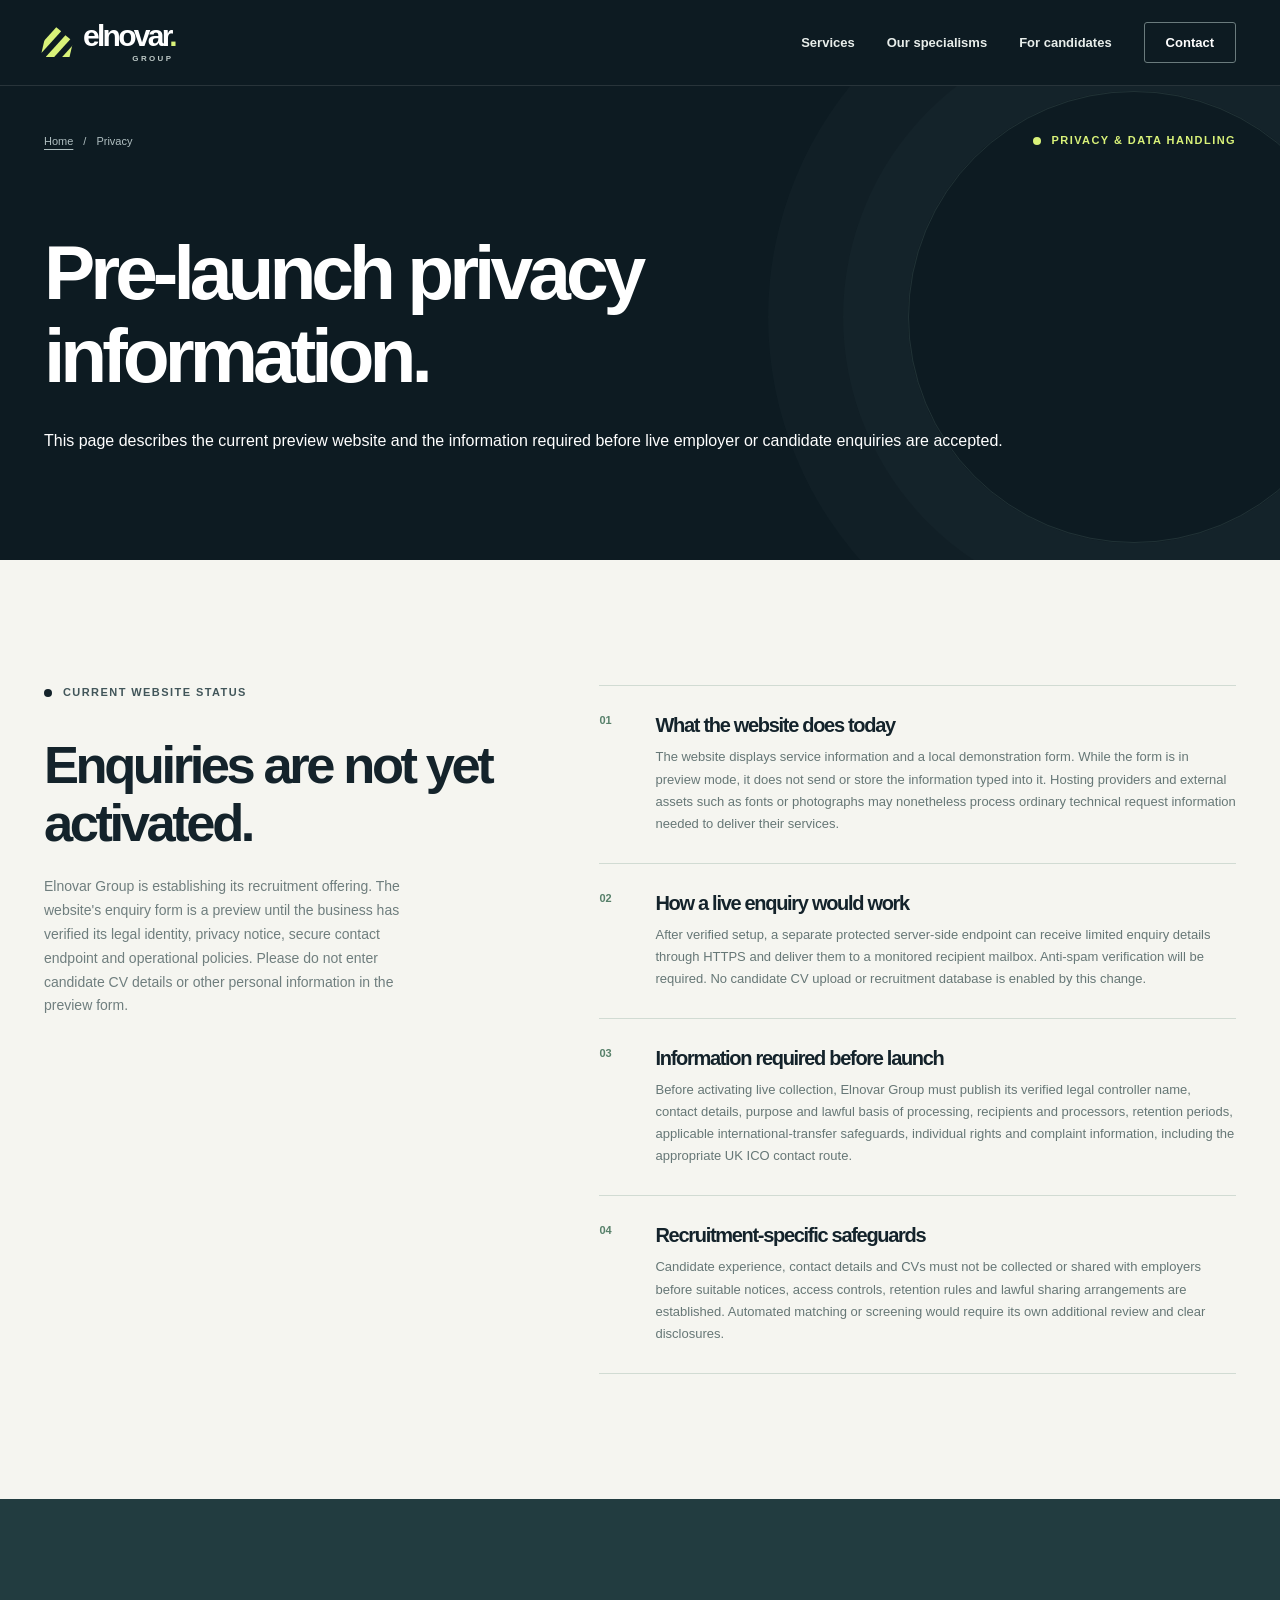
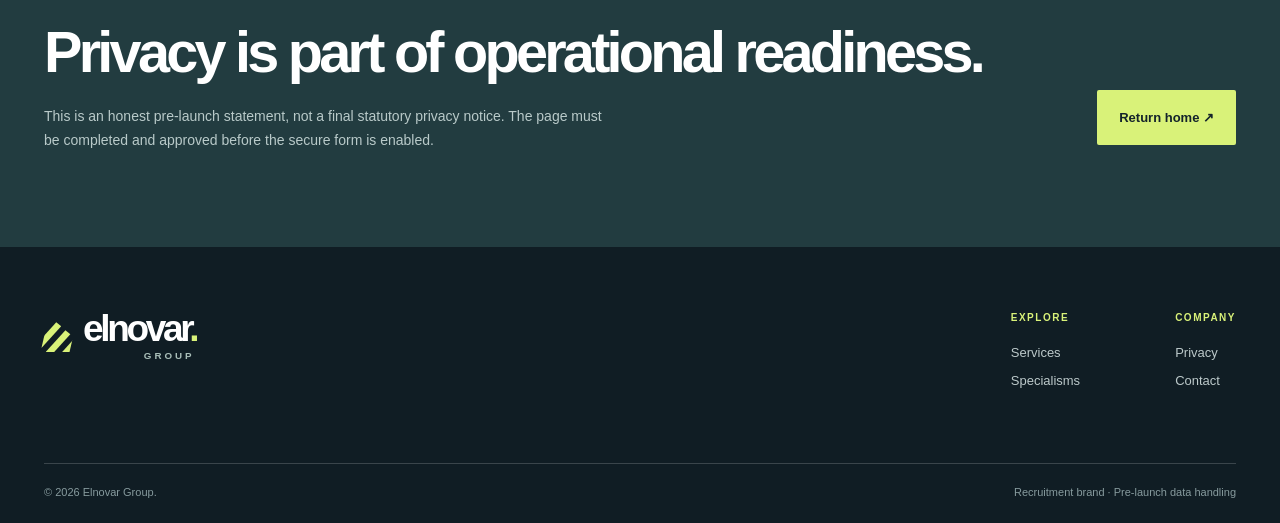
==== privacy/index.html @ 63d6ea09 "Add transparent pre-launch privacy page ahead of gated enquiry backend" ====
<!doctype html>
<html lang="en-GB">
<head>
<meta charset="utf-8"><meta name="viewport" content="width=device-width,initial-scale=1">
<title>Pre-Launch Privacy &amp; Data Handling | Elnovar Group</title>
<meta name="description" content="Elnovar Group's pre-launch data-handling information and the safeguards required before employer and candidate enquiries are enabled.">
<meta name="robots" content="noindex,follow">
<link rel="canonical" href="https://elnovargroup.co.uk/privacy/"><meta property="og:type" content="website"><meta property="og:title" content="Pre-Launch Privacy & Data Handling | Elnovar Group"><meta property="og:url" content="https://elnovargroup.co.uk/privacy/">
<link rel="icon" href="/favicon.svg" type="image/svg+xml"><link rel="stylesheet" href="/styles.css"><script defer src="/script.js"></script>
</head>
<body>
<a class="skip-link" href="#main">Skip to content</a>
<header class="site-header" id="top"><div class="container header-inner"><a class="brand" href="/" aria-label="Elnovar Group home"><span class="brand-mark" aria-hidden="true"><i></i><i></i><i></i></span><span class="brand-wordmark"><span class="brand-primary">elnovar<span class="brand-dot">.</span></span><span class="brand-qualifier">GROUP</span></span></a><button class="menu-toggle" aria-label="Open menu" aria-expanded="false" aria-controls="primary-nav" type="button"><span></span><span></span><span></span></button><nav id="primary-nav" class="primary-nav" aria-label="Main navigation"><a href="/services/">Services</a><a href="/#industries">Our specialisms</a><a href="/#candidates">For candidates</a><a class="nav-cta" href="/#contact">Contact</a></nav></div></header>
<main id="main">
<section class="subhero"><div class="container"><div class="subhero-top"><nav class="breadcrumbs" aria-label="Breadcrumb"><a href="/">Home</a><span aria-hidden="true"> / </span><span aria-current="page">Privacy</span></nav><p class="section-label light-label"><span class="label-disc"></span> PRIVACY &amp; DATA HANDLING</p></div><h1>Pre-launch privacy information.</h1><p>This page describes the current preview website and the information required before live employer or candidate enquiries are accepted.</p></div></section>
<section class="detail-intro section-pad"><div class="container detail-layout"><div><p class="section-label"><span class="label-disc"></span> CURRENT WEBSITE STATUS</p><h2>Enquiries are not yet activated.</h2><p class="detail-intro-note">Elnovar Group is establishing its recruitment offering. The website's enquiry form is a preview until the business has verified its legal identity, privacy notice, secure contact endpoint and operational policies. Please do not enter candidate CV details or other personal information in the preview form.</p></div><div class="detail-articles">
<article class="detail-article"><span class="detail-counter">01</span><div><h3>What the website does today</h3><p>The website displays service information and a local demonstration form. While the form is in preview mode, it does not send or store the information typed into it. Hosting providers and external assets such as fonts or photographs may nonetheless process ordinary technical request information needed to deliver their services.</p></div></article>
<article class="detail-article"><span class="detail-counter">02</span><div><h3>How a live enquiry would work</h3><p>After verified setup, a separate protected server-side endpoint can receive limited enquiry details through HTTPS and deliver them to a monitored recipient mailbox. Anti-spam verification will be required. No candidate CV upload or recruitment database is enabled by this change.</p></div></article>
<article class="detail-article"><span class="detail-counter">03</span><div><h3>Information required before launch</h3><p>Before activating live collection, Elnovar Group must publish its verified legal controller name, contact details, purpose and lawful basis of processing, recipients and processors, retention periods, applicable international-transfer safeguards, individual rights and complaint information, including the appropriate UK ICO contact route.</p></div></article>
<article class="detail-article"><span class="detail-counter">04</span><div><h3>Recruitment-specific safeguards</h3><p>Candidate experience, contact details and CVs must not be collected or shared with employers before suitable notices, access controls, retention rules and lawful sharing arrangements are established. Automated matching or screening would require its own additional review and clear disclosures.</p></div></article>
</div></div></section>
<section class="service-cta"><div class="container service-cta-inner"><div><h2>Privacy is part of operational readiness.</h2><p>This is an honest pre-launch statement, not a final statutory privacy notice. The page must be completed and approved before the secure form is enabled.</p></div><a class="button button-lime" href="/">Return home ↗</a></div></section>
</main><footer class="site-footer"><div class="container footer-main"><div><a class="brand footer-brand" href="/" aria-label="Elnovar Group home"><span class="brand-mark" aria-hidden="true"><i></i><i></i><i></i></span><span class="brand-wordmark"><span class="brand-primary">elnovar<span class="brand-dot">.</span></span><span class="brand-qualifier">GROUP</span></span></a></div><div class="footer-links"><div><span>EXPLORE</span><a href="/services/">Services</a><a href="/#industries">Specialisms</a></div><div><span>COMPANY</span><a href="/privacy/">Privacy</a><a href="/#contact">Contact</a></div></div></div><div class="container footer-bottom"><span>© <span id="year">2026</span> Elnovar Group.</span><span>Recruitment brand · Pre-launch data handling</span></div></footer>
</body></html>
---- styles.css ----
:root{--ink:#14232b;--deep:#0d1b22;--deep-2:#172b32;--lime:#d9f279;--chalk:#f5f5f0;--white:#fff;--muted:#6c7a7f;--line:#d9ddd9;--font:'Manrope','DM Sans',sans-serif}
*{box-sizing:border-box}html{scroll-behavior:smooth;scroll-padding-top:85px}body{margin:0;background:var(--chalk);color:var(--ink);font-family:'DM Sans',sans-serif;-webkit-font-smoothing:antialiased}a{color:inherit;text-decoration:none}button,input,textarea{font:inherit}button{cursor:pointer}img{max-width:100%}h1,h2,h3,p{margin-top:0}h1,h2,h3{font-family:var(--font);letter-spacing:-.065em}h2{font-size:clamp(2.55rem,5vw,5.35rem);line-height:1.11;font-weight:650}p{line-height:1.7}.container{width:min(1240px,calc(100% - 88px));margin-inline:auto}.section-pad{padding:125px 0}.skip-link{position:absolute;top:-70px;left:8px;background:var(--lime);padding:12px;z-index:99}.skip-link:focus{top:8px}.site-header{height:86px;background:var(--deep);color:white;position:relative;z-index:20;border-bottom:1px solid #ffffff1c}.header-inner{display:flex;justify-content:space-between;align-items:center;height:100%}.brand{display:inline-flex;align-items:center;gap:10px;font-family:var(--font);font-weight:800;letter-spacing:-.09em;font-size:30px;line-height:1}.brand-dot{color:var(--lime)}.brand-mark{width:29px;height:30px;display:inline-block;position:relative;overflow:hidden;transform:skewX(-13deg)}.brand-mark i{display:block;position:absolute;width:7px;height:26px;background:var(--lime);transform:rotate(34deg);top:0}.brand-mark i:nth-child(1){left:1px}.brand-mark i:nth-child(2){left:12px;top:8px}.brand-mark i:nth-child(3){left:23px;top:16px}.primary-nav{display:flex;gap:32px;align-items:center}.primary-nav>a{font-size:13px;font-weight:600;color:#e8eeeb;transition:color .2s}.primary-nav>a:hover{color:var(--lime)}.primary-nav .nav-cta{border:1px solid #6a7b7d;padding:12px 21px;border-radius:3px;color:white}.nav-cta span{margin-left:15px;color:var(--lime)}.menu-toggle{display:none}.hero{min-height:696px;background:var(--deep);color:white;position:relative;overflow:hidden}.hero-grid{position:absolute;inset:0;pointer-events:none;opacity:.38;background-image:linear-gradient(to right,transparent calc(100% - 1px),#ffffff0b 1px);background-size:calc(100%/7) 100%}.hero-inner{display:grid;grid-template-columns:1.18fr .82fr;min-height:650px;align-items:center;gap:42px;padding-top:15px;padding-bottom:85px;position:relative}.hero-content{position:relative;z-index:2;padding-top:9px}.eyebrow,.section-label{font-weight:700;font-size:11px;letter-spacing:.13em;line-height:1.4}.hero-eyebrow{color:var(--lime);display:flex;align-items:center;gap:12px;margin-bottom:29px}.eyebrow-line{display:block;width:33px;height:1px;background:var(--lime)}h1{font-size:clamp(3.9rem,6.25vw,7rem);font-weight:680;line-height:1.04;margin-bottom:27px;max-width:800px;white-space:nowrap}h1 em,.approach h2 em,.contact-text h2 em{font-weight:500;font-style:normal;color:var(--lime)}.accent-period{color:var(--lime)}.hero-description{color:#bac7c8;font-size:16px;max-width:475px;line-height:1.82}.hero-actions{display:flex;align-items:center;gap:32px;margin-top:36px}.button{display:inline-flex;align-items:center;justify-content:space-between;gap:28px;border:1px solid transparent;min-height:55px;padding:16px 21px;border-radius:2px;font-size:13px;font-weight:700;transition:transform .2s,background .2s}.button:hover{transform:translateY(-2px)}.button span{font-size:18px}.button-lime{background:var(--lime);color:var(--ink)}.button-lime:hover{background:#e8fba5}.text-link{display:inline-flex;align-items:center;gap:21px;font-size:13px;font-weight:700;border-bottom:1px solid currentColor;padding-bottom:7px}.text-link span{font-size:18px}.light-link{color:white}.dark-link{color:var(--ink)}.hero-bottom{display:flex;align-items:center;gap:15px;color:#a9bbbe;font-size:10px;font-weight:700;letter-spacing:.13em;margin-top:90px}.hero-rule{height:1px;width:26px;background:var(--lime)}.hero-visual{position:relative;height:550px;display:flex;align-items:center;justify-content:center}.hero-image-frame{width:86%;height:475px;position:relative;transform:rotate(3deg);overflow:hidden;box-shadow:0 20px 80px #00000024}.hero-image{position:absolute;inset:0;background-image:url('https://images.unsplash.com/photo-1521737711867-e3b97375f902?auto=format&fit=crop&w=1100&q=85');background-position:center;background-size:cover;filter:saturate(.72) contrast(.92)}.image-shade{position:absolute;inset:0;background:linear-gradient(0deg,#08171cc9,transparent 39%)}.image-caption{position:absolute;bottom:19px;left:22px;right:22px;display:flex;justify-content:space-between;font-size:9px;letter-spacing:.12em;font-weight:800;color:white}.visual-orbit{position:absolute;border:1px solid #49626080;border-radius:50%;width:590px;height:590px}.orbit-one{transform:scale(.89) rotate(20deg)}.orbit-two{transform:scale(1.08)}.floating-card{position:absolute;bottom:66px;left:-42px;display:flex;align-items:center;gap:14px;background:var(--lime);color:var(--deep);padding:21px 25px;box-shadow:0 18px 45px #0005;transform:rotate(-4deg)}.floating-icon{font-size:33px;font-weight:600}.floating-card small{display:block;font-size:9px;letter-spacing:.12em;margin-bottom:4px;font-weight:800}.floating-card strong{font-family:var(--font);font-weight:700;font-size:18px;letter-spacing:-.035em}.corner-star{position:absolute;right:0;top:-15px;color:var(--lime);font-size:93px;line-height:1}.hero-marquee{position:absolute;bottom:0;left:0;width:100%;height:52px;background:var(--lime);color:var(--deep);overflow:hidden;display:flex;align-items:center}.hero-marquee div{white-space:nowrap;min-width:max-content;animation:slide 45s linear infinite;font:800 12px var(--font);letter-spacing:.16em}.hero-marquee span{padding:0 36px;font-size:19px}@keyframes slide{to{transform:translateX(-32%)}}.section-label{display:flex;align-items:center;gap:11px;color:#42565a;margin:0;min-width:max-content}.label-disc{height:8px;width:8px;background:var(--ink);display:inline-block;border-radius:50%}.intro-layout{display:grid;grid-template-columns:230px 1fr;gap:55px}.intro h2{margin-bottom:42px}.intro h2 span,.specialisms h2 span,.audiences h2 span{color:#899497}.intro-columns{display:grid;grid-template-columns:1fr 1fr;gap:36px;max-width:870px}.intro-columns p{font-size:15px;color:#657276;line-height:1.8}.intro-columns p:first-child{color:var(--ink);font-weight:600}.intro .dark-link{margin-top:25px}.specialisms{background:#e9edeb}.section-top{display:flex;align-items:center;justify-content:space-between;margin-bottom:37px}.section-kicker{font-size:10px;letter-spacing:.12em;font-weight:800;color:#7c8d8d;margin:0}.heading-row{display:flex;align-items:end;justify-content:space-between;gap:60px;margin-bottom:44px}.heading-row h2{margin-bottom:0}.heading-row>p{max-width:290px;margin-bottom:7px;color:#6c7b7c;font-size:14px}.sector-grid{display:grid;grid-template-columns:repeat(3,1fr);gap:14px}.sector-card{height:450px;position:relative;overflow:hidden;background:#253f41;color:white}.sector-photo,.sector-overlay{position:absolute;inset:0}.sector-photo{background-size:cover;background-position:center;transition:transform .5s}.sector-card:hover .sector-photo{transform:scale(1.06)}.sector-engineering .sector-photo{background-image:url('https://images.unsplash.com/photo-1581091226825-a6a2a5aee158?auto=format&fit=crop&w=900&q=80')}.sector-logistics .sector-photo{background-image:url('https://images.unsplash.com/photo-1586528116311-ad8dd3c8310d?auto=format&fit=crop&w=900&q=80')}.sector-industrial .sector-photo{background-image:url('https://images.unsplash.com/photo-1565793298595-6ba897c2b3d4?auto=format&fit=crop&w=900&q=80')}.sector-overlay{background:linear-gradient(180deg,#07191b6b 0%,#112a2d30 35%,#09191de8 100%)}.sector-card-inner{position:absolute;inset:0;padding:27px;display:flex;flex-direction:column;justify-content:space-between}.sector-top{display:flex;align-items:center;justify-content:space-between;font-size:12px;font-weight:800}.sector-arrow{width:34px;height:34px;border:1px solid #ffffff9c;border-radius:50%;display:grid;place-items:center;font-size:17px}.sector-category{font-size:10px;color:var(--lime);font-weight:800;letter-spacing:.13em}.sector-card h3{font-size:clamp(1.7rem,2.35vw,2.4rem);font-weight:700;line-height:1.15;letter-spacing:-.055em;margin:14px 0 9px}.sector-card p{font-size:13px;line-height:1.6;color:#e3e8e7;max-width:300px;margin-bottom:0}.sector-footnote{text-align:center;font-size:13px;color:#6c7b7c;margin:31px 0 0}.sector-footnote a{font-weight:800;text-decoration:underline;text-underline-offset:5px;color:var(--ink)}.approach{background:var(--deep);color:white}.approach-grid{display:grid;grid-template-columns:.94fr 1.06fr;gap:110px}.light-label{color:var(--lime)}.light-label .label-disc{background:var(--lime)}.approach h2{margin:40px 0 29px}.approach-left>p:not(.section-label){color:#b0bfc0;font-size:15px;max-width:385px}.button-outline{color:white;border-color:#6d8384;margin-top:27px;background:transparent}.button-outline:hover{background:#ffffff15}.steps{padding-top:15px}.step{display:grid;grid-template-columns:45px 1fr 25px;gap:17px;border-bottom:1px solid #ffffff38;padding:28px 0}.step:first-child{border-top:1px solid #ffffff38}.step-number{color:var(--lime);font-size:12px;font-weight:800}.step h3{font-size:21px;letter-spacing:-.05em;margin:0 0 8px}.step p{font-size:13px;line-height:1.7;margin:0;color:#9dafb2;max-width:350px}.step-icon{color:var(--lime);font-size:20px}.audiences{background:var(--chalk)}.audiences h2{margin:0 0 43px}.audience-grid{display:grid;grid-template-columns:1fr 1fr;gap:16px}.audience-card{min-height:405px;padding:36px 39px 35px;position:relative;display:flex;align-items:flex-start;flex-direction:column;overflow:hidden}.audience-employers{background:#dce8dd}.audience-talent{background:#dbe2dc}.audience-overline{font-size:11px;font-weight:800;letter-spacing:.14em}.audience-symbol{position:absolute;right:40px;top:22px;color:#779b75;font-size:79px;font-weight:300}.audience-card h3{font-size:clamp(2rem,3vw,3.2rem);line-height:1.14;margin-top:68px;margin-bottom:15px;letter-spacing:-.06em}.audience-card>p{max-width:340px;font-size:14px;color:#607375;margin-bottom:28px}.round-link{display:flex;align-items:center;justify-content:space-between;gap:20px;font-size:13px;font-weight:800;border-top:1px solid #a8b8ae;width:100%;margin-top:auto;padding-top:21px}.round-link span{font-size:23px}.contact-section{background:#1c3036;color:white;padding:125px 0}.contact-layout{display:grid;grid-template-columns:1fr .92fr;gap:90px}.contact-text h2{margin:49px 0 25px;font-size:clamp(3rem,4.5vw,5.1rem)}.contact-text>p:not(.section-label){color:#b3c2c5;max-width:370px;font-size:15px}.contact-signoff{display:flex;gap:16px;align-items:center;margin-top:125px;color:#a8babc;font-size:11px;letter-spacing:.13em;font-weight:800}.signoff-icon{font-size:40px;color:var(--lime)}.contact-panel{background:#f3f4ef;padding:38px;color:var(--ink);align-self:start}.form-header{display:flex;justify-content:space-between;align-items:start;gap:10px}.panel-eyebrow{font-size:10px;font-weight:800;letter-spacing:.14em;color:#607577}.form-header h3{font-size:28px;letter-spacing:-.06em;margin:10px 0 22px}.form-deco{font-size:35px;color:#6d9a7b}.audience-switch{background:#e6e8e2;padding:4px;display:flex;gap:4px;margin-bottom:25px}.switch-button{border:0;padding:12px 10px;background:transparent;flex:1;color:#607174;font-weight:800;font-size:12px}.switch-button.active{background:var(--deep);color:white}.contact-panel form{display:flex;flex-direction:column}.contact-panel label{font-size:12px;font-weight:800;margin-bottom:7px}.contact-panel label span{color:#7c9060}.contact-panel input,.contact-panel textarea{width:100%;border:1px solid #cad1ca;background:white;padding:14px 15px;font-size:13px;margin-bottom:17px;border-radius:0;outline:0;color:var(--ink)}.contact-panel input:focus,.contact-panel textarea:focus{border-color:#607e6b;box-shadow:0 0 0 2px #607e6b25}.contact-panel textarea{resize:vertical;min-height:100px}.form-note{font-size:11px;color:#778485;line-height:1.6;margin-bottom:18px}.button-dark{background:var(--deep);color:white;width:100%}.button-dark:hover{background:#324f53}.form-feedback{font-size:12px;min-height:18px;margin:12px 0 0;color:#46684e}.site-footer{background:#101d24;color:white;padding:65px 0 25px}.footer-main{display:flex;justify-content:space-between;gap:40px;padding-bottom:75px}.footer-brand{font-size:37px}.footer-main>div:first-child>p{color:#9bb0b4;font-size:14px;margin-top:14px}.footer-links{display:flex;gap:95px}.footer-links>div{display:flex;flex-direction:column;gap:13px}.footer-links span{font-size:10px;font-weight:800;letter-spacing:.15em;color:var(--lime);margin-bottom:9px}.footer-links a{color:#bcc9ca;font-size:13px}.footer-links a:hover{color:var(--lime)}.footer-bottom{border-top:1px solid #ffffff2d;padding-top:22px;display:flex;justify-content:space-between;gap:20px;color:#879b9e;font-size:11px}.footer-bottom a{color:#b6c8c9}
@media(max-width:1100px){.container{width:min(100% - 55px,1240px)}.primary-nav{gap:19px}.hero-inner{grid-template-columns:1fr .75fr}.hero-visual{height:480px}.hero-image-frame{height:400px}.floating-card{left:-30px}.approach-grid{gap:65px}.contact-layout{gap:50px}h1{font-size:clamp(3.5rem,6.5vw,6rem)}}
@media(max-width:790px){.container{width:calc(100% - 38px)}.section-pad{padding:78px 0}.site-header{height:72px}.menu-toggle{display:flex;width:41px;height:41px;flex-direction:column;justify-content:center;gap:5px;background:transparent;border:1px solid #6a7b7d;padding:10px}.menu-toggle span{height:2px;background:white;width:100%}.primary-nav{display:none;position:absolute;top:72px;left:0;right:0;background:var(--deep);padding:20px;flex-direction:column;align-items:stretch;gap:0;border-top:1px solid #ffffff22;box-shadow:0 20px 30px #0003}.primary-nav.open{display:flex}.primary-nav a{padding:15px 10px;border-bottom:1px solid #ffffff18}.primary-nav .nav-cta{margin-top:12px}.hero-inner{grid-template-columns:1fr;min-height:auto;padding-top:80px;padding-bottom:75px;gap:30px}.hero-content{padding:0}.hero-description{max-width:590px}.hero-bottom{margin-top:40px}.hero-visual{height:330px;width:min(450px,90%);margin:0 auto}.hero-image-frame{width:76%;height:300px}.visual-orbit{width:350px;height:350px}.floating-card{bottom:4px;left:0;padding:14px}.floating-card strong{font-size:14px}.corner-star{font-size:60px}.intro-layout{grid-template-columns:1fr;gap:25px}.intro-columns{gap:20px}.heading-row{display:block}.heading-row p{max-width:480px}.sector-grid{grid-template-columns:1fr 1fr}.sector-card{height:390px}.sector-card:last-child{grid-column:1/-1;height:340px}.approach-grid{grid-template-columns:1fr;gap:35px}.approach h2{margin:35px 0 25px}.contact-layout{grid-template-columns:1fr;gap:45px}.contact-text h2{margin:33px 0 22px}.contact-signoff{margin-top:40px}.footer-links{gap:35px}}
@media(max-width:550px){h1{font-size:clamp(3.1rem,12vw,5rem);white-space:normal}.hero{overflow:hidden}.hero-inner{padding-top:70px}.hero-actions{flex-wrap:wrap;gap:25px}.hero-visual{height:300px}.hero-image-frame{height:260px}.section-top{align-items:flex-start;gap:20px}.section-kicker{display:none}.intro h2,.heading-row h2,.audiences h2{font-size:clamp(2.45rem,10vw,4.1rem)}.intro-columns{grid-template-columns:1fr;gap:5px}.sector-grid,.audience-grid{grid-template-columns:1fr}.sector-card,.sector-card:last-child{height:360px;grid-column:auto}.audience-card{min-height:355px;padding:28px}.audience-card h3{font-size:2.4rem}.audience-symbol{right:20px;top:14px;font-size:58px}.approach-grid{gap:25px}.steps{padding-top:5px}.contact-section{padding:80px 0}.contact-panel{padding:24px}.form-header h3{font-size:24px}.footer-main{display:block;padding-bottom:45px}.footer-links{margin-top:40px;justify-content:space-between;gap:20px}.footer-bottom{flex-wrap:wrap;font-size:10px;line-height:1.5}.hero-marquee{height:45px}.hero-marquee div{font-size:10px}.floating-card{bottom:9px}.image-caption{font-size:7px}}
@media(prefers-reduced-motion:reduce){html{scroll-behavior:auto}*{animation:none!important;transition:none!important}}


/* Services and SEO landing pages */
.primary-nav a[aria-current="page"]{color:var(--lime)}
.sector-more{display:inline-flex;align-items:center;gap:10px;font-size:11px;font-weight:800;color:var(--lime);border-bottom:1px solid #d9f27995;padding:10px 0 4px;margin-top:10px}
.home-services{background:#f5f5f0}.home-services-heading{display:flex;justify-content:space-between;align-items:end;gap:35px;margin-bottom:45px}
.home-services-heading h2{margin:0}.home-services-heading h2 span{color:#8d9a96}.home-services-heading>p{font-size:14px;color:#6a7776;max-width:340px;margin-bottom:6px}
.home-services-grid{display:grid;grid-template-columns:repeat(4,1fr);gap:11px}.home-service-card{background:#e6ebe7;min-height:300px;padding:25px;display:flex;flex-direction:column;transition:transform .2s,background .2s;border-top:3px solid #7e978a}
.home-service-card:hover,.home-service-card:focus-visible{transform:translateY(-4px);background:#dae8dc}.home-service-card:nth-child(4){border-top-color:#aab5ad;background:#edf0ec}
.service-card-index{font-size:9px;letter-spacing:.11em;font-weight:800;color:#607871;margin-bottom:40px}.home-service-card h3{font-size:23px;line-height:1.15;margin:0 0 13px}.home-service-card p{font-size:12px;color:#627676;line-height:1.65;margin:0 0 20px}.service-card-link{font-size:12px;font-weight:800;margin-top:auto}.home-service-bottom{display:flex;align-items:center;justify-content:space-between;gap:30px;border-top:1px solid #ccd6cf;padding-top:26px;margin-top:32px}.home-service-bottom p{font-size:12px;max-width:410px;color:#627676;margin:0}
.subhero{background:var(--deep);color:#fff;padding:47px 0 90px;position:relative;overflow:hidden}.subhero:before{content:'';position:absolute;right:-80px;top:5px;width:450px;height:450px;border:1px solid #78978a30;border-radius:50%;box-shadow:0 0 0 65px #77908909,0 0 0 140px #77908909;pointer-events:none}
.subhero .container{position:relative}.subhero-top{display:flex;align-items:center;justify-content:space-between;gap:30px;margin-bottom:83px}.breadcrumbs{display:flex;align-items:center;gap:10px;font-size:11px;color:#b0bfc1}.breadcrumbs a{text-decoration:underline;text-underline-offset:4px}.breadcrumbs a:hover{color:var(--lime)}
.subhero-flex{display:flex;justify-content:space-between;align-items:end;gap:55px}.subhero h1{font-size:clamp(3.2rem,6vw,6.3rem);line-height:1.08;white-space:normal;margin:0 0 30px}.subhero h1 em{color:var(--lime);font-weight:500;font-style:normal}.subhero-lead{font-size:16px;max-width:670px;color:#bac8c9;margin:0}.subhero-aside{max-width:235px;min-width:190px;border-top:1px solid #6c8380;padding-top:16px;color:#a8bbbb}.subhero-aside p{font-size:12px;line-height:1.7}.aside-symbol{color:var(--lime);font-size:35px;display:block;margin-bottom:20px}
.service-intro{background:#f5f5f0}.service-intro-layout{display:grid;grid-template-columns:1fr .78fr;gap:75px}.service-intro h2{font-size:clamp(2.6rem,4.6vw,4.8rem);margin:29px 0 0}.service-intro h2 span{color:#8b9794}.service-intro-layout>div:nth-child(2) p{font-size:14px;color:#657579}.service-intro-layout>div:nth-child(2) p:first-child{color:var(--ink);font-weight:600}.availability-key{display:flex;align-items:center;gap:20px;flex-wrap:wrap;padding-top:20px;margin-top:15px;border-top:1px solid #d4ded7}.availability-key span{font-size:10px;font-weight:700;display:flex;align-items:center;gap:7px}.key-dot{display:inline-block;width:8px;height:8px;border-radius:50%;background:#bbc6c0}.key-dot.focus{background:#3b7562}.key-dot.enquiry{background:#bcbf8c}.key-dot.roadmap{background:#97a9b3}
.services-jump{background:#e7eeea;border-block:1px solid #d0dbd3;position:sticky;top:0;z-index:12}.services-jump .container{display:flex;gap:28px;overflow-x:auto;padding-block:19px;scrollbar-width:thin}.services-jump a{font-size:11px;white-space:nowrap;font-weight:800;color:#40585a}.services-jump span{color:#638874;margin-left:4px}.services-jump a:hover{color:#0d1b22}
.offers-section{padding:92px 0;border-bottom:1px solid #d6dfd9;background:#f5f5f0;scroll-margin-top:75px}.offers-section:nth-of-type(odd){background:#eef2ee}.offer-group-heading{display:grid;grid-template-columns:230px 1fr;gap:55px;margin-bottom:35px}.offer-group-heading h2{font-size:clamp(2.4rem,4.4vw,4.1rem);margin:0 0 13px}.offer-group-heading>div:nth-child(2)>p{color:#657576;max-width:690px;font-size:14px;margin:0}
.offers-grid{display:grid;grid-template-columns:repeat(3,1fr);gap:13px}.offer-card{background:white;border:1px solid #e1e6e0;padding:25px 25px 26px;min-height:220px;display:flex;flex-direction:column}.offer-card-top{display:flex;align-items:flex-start;justify-content:space-between;gap:12px;margin-bottom:33px}.offer-card-top>span:first-child{font-size:11px;font-weight:800;color:#8b9a9d}.offer-badge{font-size:9px;letter-spacing:.025em;font-weight:800;color:#526367;background:#ecf0ed;padding:7px 9px;white-space:nowrap;border-radius:2px}.offer-badge.is-focus{color:#23523f;background:#deebe2}.offer-badge.is-roadmap{color:#536c7d;background:#e4eaf0}.offer-card h3{font-size:21px;font-weight:700;letter-spacing:-.053em;margin:0 0 9px}.offer-card p{font-size:12px;color:#617072;line-height:1.7;margin:0}.offer-learn{font-size:11px;font-weight:800;text-decoration:underline;text-underline-offset:3px;margin-top:auto;padding-top:18px}
.services-disclaimer{padding:60px 0;background:#e2e9e3}.services-disclaimer .container>div{max-width:860px;margin:auto}.services-disclaimer h2{font-size:32px;letter-spacing:-.05em;margin-bottom:15px}.services-disclaimer p{font-size:13px;color:#576b68;margin-bottom:10px}
.service-cta{background:#223c40;color:white;padding:95px 0}.service-cta-inner{display:flex;justify-content:space-between;align-items:end;gap:60px}.service-cta-inner h2{font-size:clamp(2.6rem,4.5vw,5rem);margin:27px 0 20px}.service-cta-inner p:not(.section-label){font-size:14px;color:#b9cac9;max-width:575px;margin:0}.service-cta .button{flex-shrink:0;margin-bottom:7px}
.detail-intro{background:#f5f5f0}.detail-layout{display:grid;grid-template-columns:.85fr 1.15fr;gap:85px}.detail-intro h2{font-size:clamp(2.7rem,4.1vw,4.6rem);margin:35px 0 23px}.detail-intro h2 span{color:#899794}.detail-intro-note{font-size:14px;color:#6f7e7e;max-width:360px}.detail-intro .text-link{margin-top:23px}.detail-article{display:grid;grid-template-columns:38px 1fr;gap:18px;border-top:1px solid #d1dbd3;padding:28px 0}.detail-article:last-child{border-bottom:1px solid #d1dbd3}.detail-counter{font-size:11px;color:#57806a;font-weight:800}.detail-article h3{font-size:20px;margin:0 0 9px}.detail-article p{font-size:13px;color:#667776;margin:0}
.detail-faq{background:#e9efea}.faq-layout{display:grid;grid-template-columns:.85fr 1.15fr;gap:85px}.faq-layout h2{margin:35px 0 0;font-size:clamp(2.7rem,4.3vw,4.7rem)}.faq-item{border-top:1px solid #c8d6cb;padding:21px 0}.faq-item:last-child{border-bottom:1px solid #c8d6cb}.faq-item h3{font-size:18px;margin:0 0 8px}.faq-item p{font-size:13px;color:#617171;margin:0}
.industry-section{background:#f5f5f0}.industry-role-grid{display:grid;grid-template-columns:repeat(3,1fr);gap:11px}.industry-role{background:#e6ede7;min-height:116px;padding:23px;display:flex;align-items:center;gap:15px}.industry-role span:first-child{font-size:10px;color:#73907c;font-weight:800;align-self:flex-start}.industry-role h3{font-size:18px;margin:0;letter-spacing:-.04em;flex:1}.industry-role span:last-child{font-size:18px;color:#547a68}.industry-problems{background:#e9efea}.industry-focus-grid{display:grid;grid-template-columns:repeat(3,1fr);gap:14px}.industry-focus-card{padding:30px;background:white;min-height:225px}.industry-focus-card>span{font-size:10px;letter-spacing:.12em;font-weight:800;color:#688876}.industry-focus-card h3{font-size:22px;margin:24px 0 12px}.industry-focus-card p{font-size:13px;color:#657675;margin:0}.related-services{display:flex;align-items:center;gap:25px;flex-wrap:wrap;padding-block:26px}.related-services p{margin:0;font-size:12px;color:#72817f}.related-services a{font-weight:800;text-decoration:underline;font-size:12px;text-underline-offset:4px}
:focus-visible{outline:3px solid #82ab7c;outline-offset:3px}
@media(max-width:1100px){.home-services-grid{grid-template-columns:repeat(2,1fr)}.home-service-card{min-height:250px}.offer-group-heading{grid-template-columns:175px 1fr;gap:35px}.offers-grid{grid-template-columns:repeat(2,1fr)}.subhero-aside{max-width:200px}.detail-layout,.faq-layout{gap:45px}}
@media(max-width:790px){.home-services-heading{display:block}.home-services-heading>p{margin-top:22px}.subhero{padding:35px 0 65px}.subhero-top{margin-bottom:55px}.subhero-flex{display:block}.subhero-aside{border-top:0;max-width:490px;padding-top:10px}.aside-symbol{display:none}.service-intro-layout,.offer-group-heading,.detail-layout,.faq-layout{grid-template-columns:1fr;gap:25px}.services-jump{position:static}.offer-group-heading h2{font-size:2.7rem}.industry-role-grid{grid-template-columns:repeat(2,1fr)}.industry-focus-grid{grid-template-columns:1fr}.service-cta-inner{display:block}.service-cta .button{margin-top:30px}.service-intro h2{margin-bottom:12px}}
@media(max-width:550px){.home-services-grid,.offers-grid,.industry-role-grid{grid-template-columns:1fr}.home-service-card{min-height:225px}.home-service-bottom{display:block}.home-service-bottom .button{margin-top:23px}.subhero-top{display:block}.subhero-top .section-label{margin-top:22px}.subhero h1{font-size:3.1rem}.offers-section{padding:70px 0}.service-cta{padding:70px 0}.service-cta .button{width:100%}.offer-card{min-height:190px}.detail-intro h2,.faq-layout h2{font-size:2.7rem}.industry-role{min-height:90px}.service-intro h2{font-size:2.8rem}}


/* Elnovar Group wordmark — preview on a feature branch, not deployed */
.brand-wordmark{display:inline-flex;flex-direction:column;align-items:flex-start;justify-content:center;gap:3px;min-width:0}
.brand-primary{display:block;line-height:.94}
.brand-qualifier{display:block;align-self:flex-end;margin-right:.18em;font-family:'DM Sans',Arial,sans-serif;font-weight:800;font-size:.265em;line-height:1.15;letter-spacing:.3em;color:#bfcac8}
.footer-brand .brand-qualifier{color:#a9beb8}
.brand:hover .brand-qualifier{color:var(--lime)}
@media(max-width:550px){.brand-wordmark{gap:2px}}
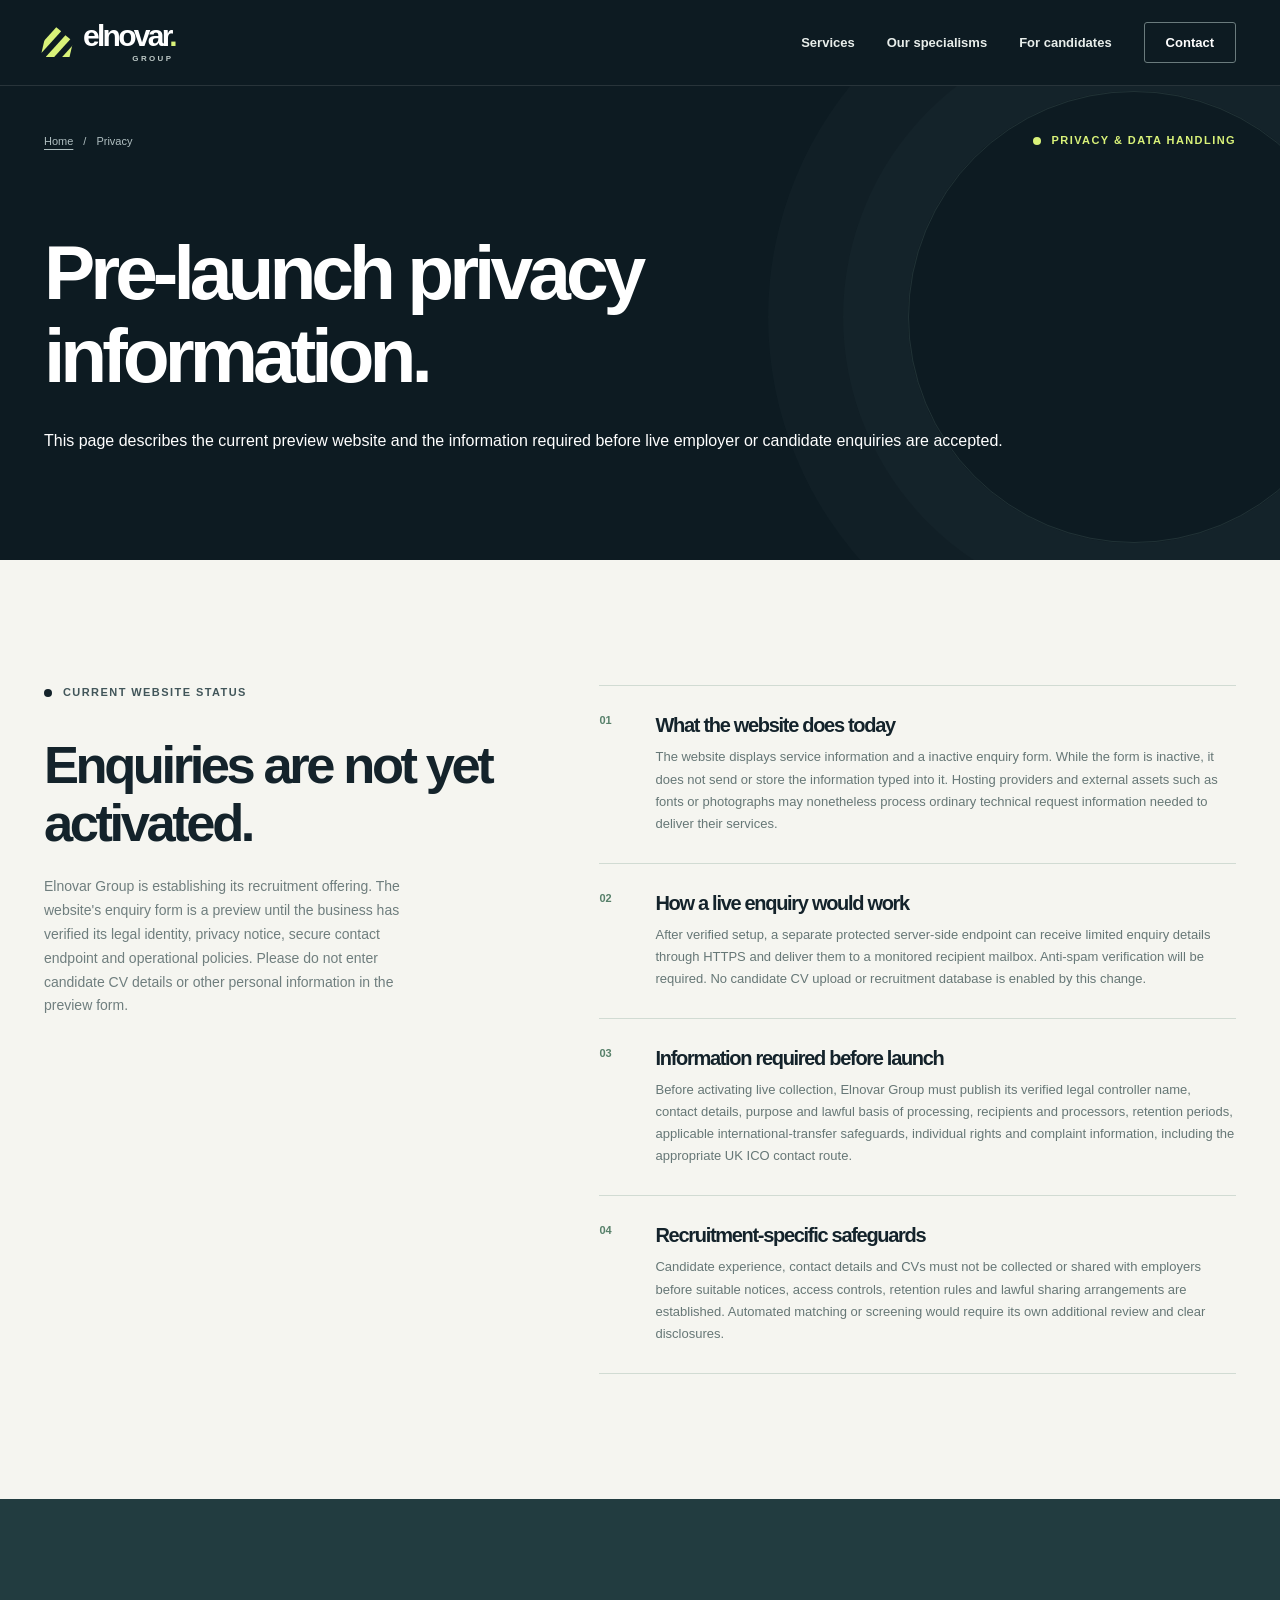
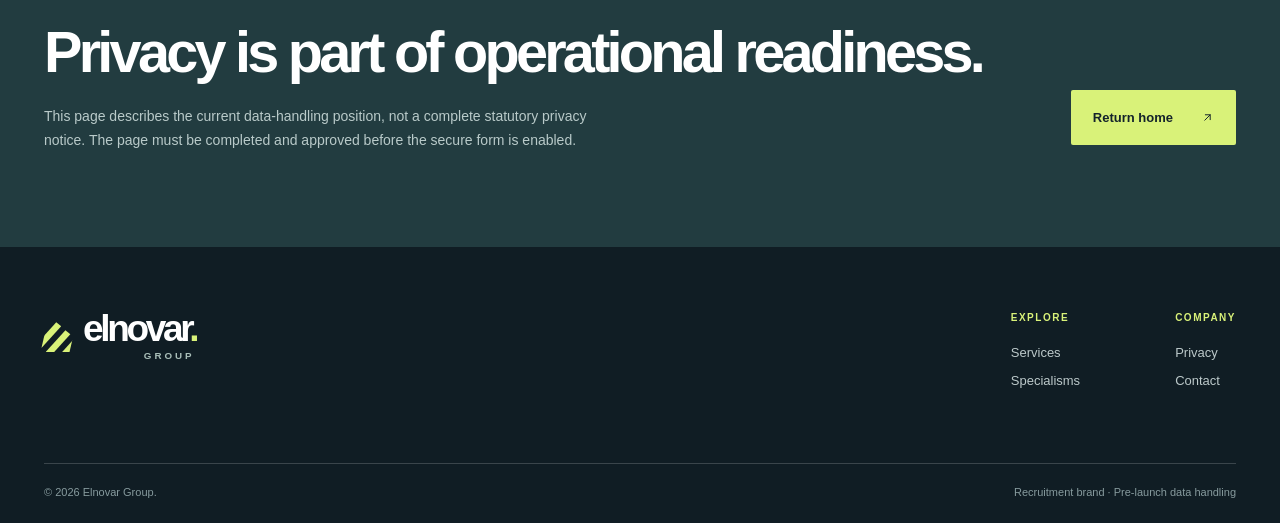
==== commit aa26ae81: "Make Elnovar interface production-facing while keeping unconfigured enquiries safely inactive" ====
--- a/privacy/index.html
+++ b/privacy/index.html
@@ -2,8 +2,8 @@
 <html lang="en-GB">
 <head>
 <meta charset="utf-8"><meta name="viewport" content="width=device-width,initial-scale=1">
-<title>Pre-Launch Privacy &amp; Data Handling | Elnovar Group</title>
-<meta name="description" content="Elnovar Group's pre-launch data-handling information and the safeguards required before employer and candidate enquiries are enabled.">
+<title>Privacy &amp; Data Handling | Elnovar Group</title>
+<meta name="description" content="Elnovar Group's website data-handling information and the safeguards required before employer and candidate enquiries are enabled.">
 <meta name="robots" content="noindex,follow">
 <link rel="canonical" href="https://elnovargroup.co.uk/privacy/"><meta property="og:type" content="website"><meta property="og:title" content="Pre-Launch Privacy & Data Handling | Elnovar Group"><meta property="og:url" content="https://elnovargroup.co.uk/privacy/">
 <link rel="icon" href="/favicon.svg" type="image/svg+xml"><link rel="stylesheet" href="/styles.css"><script defer src="/script.js"></script>
@@ -14,11 +14,11 @@
 <main id="main">
 <section class="subhero"><div class="container"><div class="subhero-top"><nav class="breadcrumbs" aria-label="Breadcrumb"><a href="/">Home</a><span aria-hidden="true"> / </span><span aria-current="page">Privacy</span></nav><p class="section-label light-label"><span class="label-disc"></span> PRIVACY &amp; DATA HANDLING</p></div><h1>Pre-launch privacy information.</h1><p>This page describes the current preview website and the information required before live employer or candidate enquiries are accepted.</p></div></section>
 <section class="detail-intro section-pad"><div class="container detail-layout"><div><p class="section-label"><span class="label-disc"></span> CURRENT WEBSITE STATUS</p><h2>Enquiries are not yet activated.</h2><p class="detail-intro-note">Elnovar Group is establishing its recruitment offering. The website's enquiry form is a preview until the business has verified its legal identity, privacy notice, secure contact endpoint and operational policies. Please do not enter candidate CV details or other personal information in the preview form.</p></div><div class="detail-articles">
-<article class="detail-article"><span class="detail-counter">01</span><div><h3>What the website does today</h3><p>The website displays service information and a local demonstration form. While the form is in preview mode, it does not send or store the information typed into it. Hosting providers and external assets such as fonts or photographs may nonetheless process ordinary technical request information needed to deliver their services.</p></div></article>
+<article class="detail-article"><span class="detail-counter">01</span><div><h3>What the website does today</h3><p>The website displays service information and a inactive enquiry form. While the form is inactive, it does not send or store the information typed into it. Hosting providers and external assets such as fonts or photographs may nonetheless process ordinary technical request information needed to deliver their services.</p></div></article>
 <article class="detail-article"><span class="detail-counter">02</span><div><h3>How a live enquiry would work</h3><p>After verified setup, a separate protected server-side endpoint can receive limited enquiry details through HTTPS and deliver them to a monitored recipient mailbox. Anti-spam verification will be required. No candidate CV upload or recruitment database is enabled by this change.</p></div></article>
 <article class="detail-article"><span class="detail-counter">03</span><div><h3>Information required before launch</h3><p>Before activating live collection, Elnovar Group must publish its verified legal controller name, contact details, purpose and lawful basis of processing, recipients and processors, retention periods, applicable international-transfer safeguards, individual rights and complaint information, including the appropriate UK ICO contact route.</p></div></article>
 <article class="detail-article"><span class="detail-counter">04</span><div><h3>Recruitment-specific safeguards</h3><p>Candidate experience, contact details and CVs must not be collected or shared with employers before suitable notices, access controls, retention rules and lawful sharing arrangements are established. Automated matching or screening would require its own additional review and clear disclosures.</p></div></article>
 </div></div></section>
-<section class="service-cta"><div class="container service-cta-inner"><div><h2>Privacy is part of operational readiness.</h2><p>This is an honest pre-launch statement, not a final statutory privacy notice. The page must be completed and approved before the secure form is enabled.</p></div><a class="button button-lime" href="/">Return home ↗</a></div></section>
+<section class="service-cta"><div class="container service-cta-inner"><div><h2>Privacy is part of operational readiness.</h2><p>This page describes the current data-handling position, not a complete statutory privacy notice. The page must be completed and approved before the secure form is enabled.</p></div><a class="button button-lime" href="/">Return home ↗</a></div></section>
 </main><footer class="site-footer"><div class="container footer-main"><div><a class="brand footer-brand" href="/" aria-label="Elnovar Group home"><span class="brand-mark" aria-hidden="true"><i></i><i></i><i></i></span><span class="brand-wordmark"><span class="brand-primary">elnovar<span class="brand-dot">.</span></span><span class="brand-qualifier">GROUP</span></span></a></div><div class="footer-links"><div><span>EXPLORE</span><a href="/services/">Services</a><a href="/#industries">Specialisms</a></div><div><span>COMPANY</span><a href="/privacy/">Privacy</a><a href="/#contact">Contact</a></div></div></div><div class="container footer-bottom"><span>© <span id="year">2026</span> Elnovar Group.</span><span>Recruitment brand · Pre-launch data handling</span></div></footer>
 </body></html>
--- a/styles.css
+++ b/styles.css
@@ -32,10 +32,17 @@
 @media(max-width:550px){.home-services-grid,.offers-grid,.industry-role-grid{grid-template-columns:1fr}.home-service-card{min-height:225px}.home-service-bottom{display:block}.home-service-bottom .button{margin-top:23px}.subhero-top{display:block}.subhero-top .section-label{margin-top:22px}.subhero h1{font-size:3.1rem}.offers-section{padding:70px 0}.service-cta{padding:70px 0}.service-cta .button{width:100%}.offer-card{min-height:190px}.detail-intro h2,.faq-layout h2{font-size:2.7rem}.industry-role{min-height:90px}.service-intro h2{font-size:2.8rem}}
 
 
-/* Elnovar Group wordmark — preview on a feature branch, not deployed */
+/* Elnovar Group wordmark */
 .brand-wordmark{display:inline-flex;flex-direction:column;align-items:flex-start;justify-content:center;gap:3px;min-width:0}
 .brand-primary{display:block;line-height:.94}
 .brand-qualifier{display:block;align-self:flex-end;margin-right:.18em;font-family:'DM Sans',Arial,sans-serif;font-weight:800;font-size:.265em;line-height:1.15;letter-spacing:.3em;color:#bfcac8}
 .footer-brand .brand-qualifier{color:#a9beb8}
 .brand:hover .brand-qualifier{color:var(--lime)}
 @media(max-width:550px){.brand-wordmark{gap:2px}}
+
+/* Production polish and consistent arrow rendering on mobile devices. */
+.icon-arrow{display:inline-block;width:1em;height:1em;vertical-align:-.15em;flex-shrink:0;stroke:currentColor}
+:focus-visible{outline:3px solid #86a84e;outline-offset:3px}
+.form-submit:disabled{opacity:.7;cursor:not-allowed;transform:none}
+@media(max-width:790px){.primary-nav.open{max-height:calc(100dvh - 72px);overflow-y:auto}}
+@media(prefers-reduced-motion:reduce){*,*::before,*::after{scroll-behavior:auto!important;animation-duration:.01ms!important;transition-duration:.01ms!important}}
